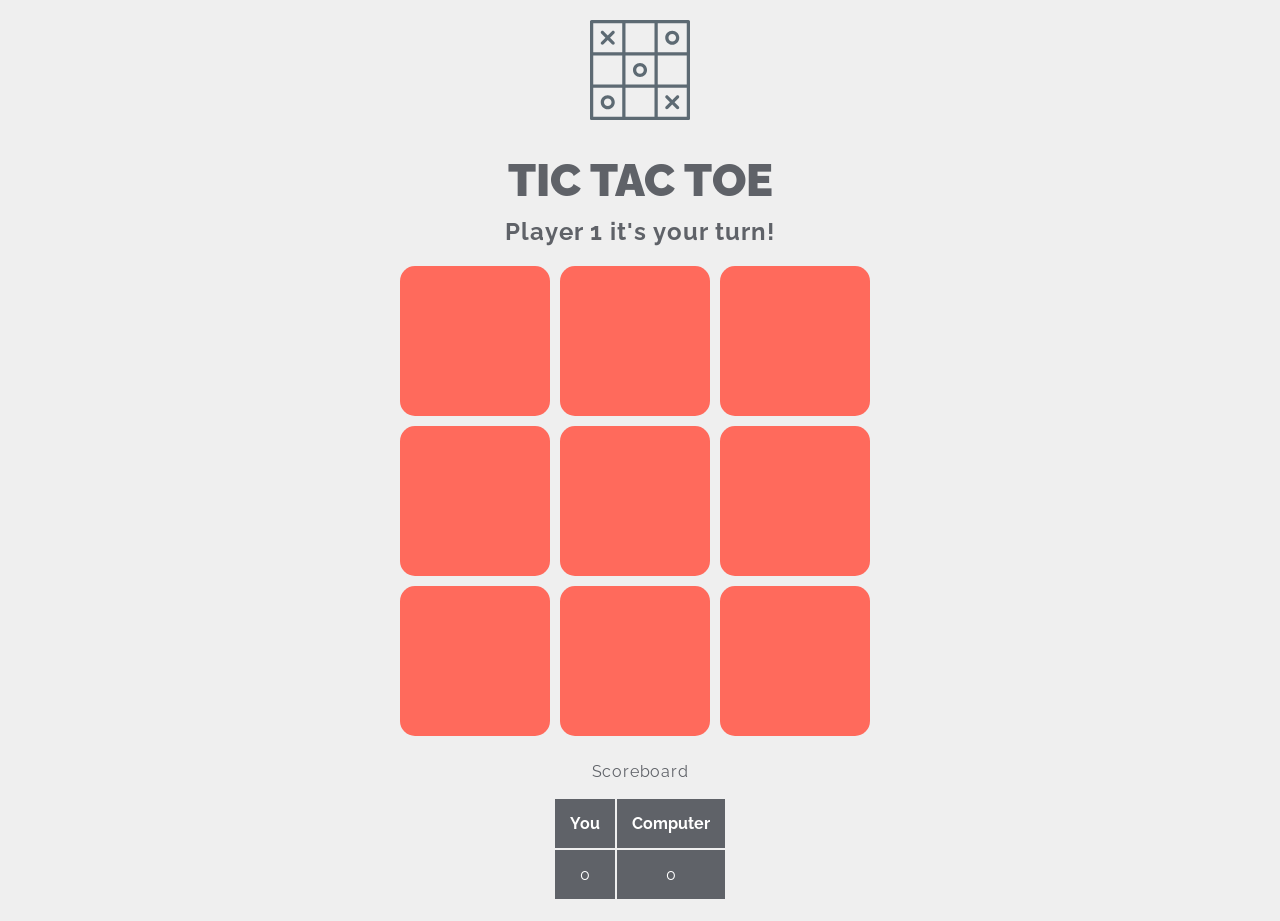
==== index2.html @ 25164823 "Play against computer" ====
<!DOCTYPE html>
<html>
<head>
    <meta charset="utf-8">
    <title>Tic Tac Toe</title>
    <meta name = "viewport" content= "width=device-width, initial-scale=1.0, maximum-scale=2.0, user-scalable=yes"/>
    <link rel="stylesheet" href="style.css">
    <link rel="icon" href="tic-tac-toe.png">
    <script src="http://code.jquery.com/jquery-1.11.0.min.js"></script>
    <link href="https://fonts.googleapis.com/css?family=Raleway" rel="stylesheet">
    <script src="app3.js"></script>
</head>


<body>

    <!-- Header -->
    <div id="header">
        <img id="icon" src="icon.svg">
        <h1>TIC TAC TOE</h1>
    </div>

    <!-- Player tracker -->
    <h2>Player <span id="playerText"> 1 </span>it's your turn!</h2>

    <!-- Game Board -->
    <div class="game-board">
        <div class="column">
            <div class="square square-0"></div>
            <div class="square square-1"></div>
            <div class="square square-2"></div>
        </div>
        <div class="column">
            <div class="square square-3"></div>
            <div class="square square-4"></div>
            <div class="square square-5"></div>
        </div>
        <div class="column">
            <div class="square square-6"></div>
            <div class="square square-7"></div>
            <div class="square square-8"></div>
        </div>
        <div class="clearfix"></div>

        <div class="scoreboard">
            <p>Scoreboard</p>
            <table>
                <tr>
                    <th>You</th>
                    <th>Computer</th>
                </tr>
                <tr>
                    <td><span id="player1Wins">0</span></td>
                    <td><span id="player2Wins">0</span></td>
                </tr>
            </table>
        </div>

    </div> <!-- End game board -->

</body>
</html>
---- style.css ----
/*icon color: 5D6A73*/

body {
	margin: 0;
	font-family: 'Raleway', sans-serif;
	text-align: center;
	background: #EFEFEF; /*light gray*/
	color: #5f6268; /*dark gray */
}

h1 {
	font-size: 45px;
	font-weight: 900;
}

h2 {
	margin-top: -20px;
	letter-spacing: 1px;
}

p {
	letter-spacing: 0.8px;
}

#icon {
	margin-top: 20px;
	height: 100px;
}

.column {
	float: left;
}
.clearfix {
	clear: left;
}
.game-board {
	width: 480px;
    margin: auto;
}
.square {
	height: 150px;
	width: 150px;
	color: #FF6A5C; /*orange*/
	background: #FF6A5C; /*orange*/
	border-radius: 10%;
	margin-bottom: 10px;
	margin-right: 10px;
	color: none;
	cursor: auto;
}

.purple {
	color: #6B7A8F; /*purple*/
	background-color: #6B7A8F; /*purple*/
	background-image: url('x.svg');
	background-size: 70%;
	background-position: center;
	background-repeat: no-repeat;
	cursor: pointer;
}
.green {
	color: #4ABDAC; /*green*/
	background-color: #4ABDAC; /*green*/
	background-image: url('o.svg');
	background-size: 70%;
	background-position: center;
	background-repeat: no-repeat;
	cursor: pointer;
}
.scoreboard {
	width: 300px;
	margin: 0px auto 20px;
}
table {
	margin: auto;
}
th, td {
	background-color: #5f6268;
	color: white;
	margin: 0;
	padding: 15px;
}

button {
	color: #EFEFEF; /*light gray */
	border: 1px solid #FF6A5C; /*orange*/
	background: #FF6A5C; /*orange*/
	width: 190px;
	height: 45px;
	font-size: 14px;
	letter-spacing: 2.5px;
	text-transform: uppercase;
	margin: 25px;
}

button:hover {
	cursor: pointer;
	color: #EFEFEF; /*light gray*/
	text-transform: uppercase;
}

/* Grow transition from hover.css */
.hvr-grow {
  display: inline-block;
  vertical-align: middle;
  -webkit-transform: perspective(1px) translateZ(0);
  transform: perspective(1px) translateZ(0);
  box-shadow: 0 0 1px transparent;
  -webkit-transition-duration: 0.5s;
  transition-duration: 0.5s;
  -webkit-transition-property: transform;
  transition-property: transform;
}
.hvr-grow:hover, .hvr-grow:focus, .hvr-grow:active {
  -webkit-transform: scale(1.1);
  transform: scale(1.1);
}


/* Media queries */

@media (max-width:510px) {
	.square {
		height: 125px;
		width: 125px;
	}
}

@media (max-width:430px) {
	.square {
		height: 100px;
		width: 100px;
	}
	.square img {
		padding-top: 12px;
	}

	h1 {
		margin-top: 15px;
		margin-bottom: 15px;
	}
}
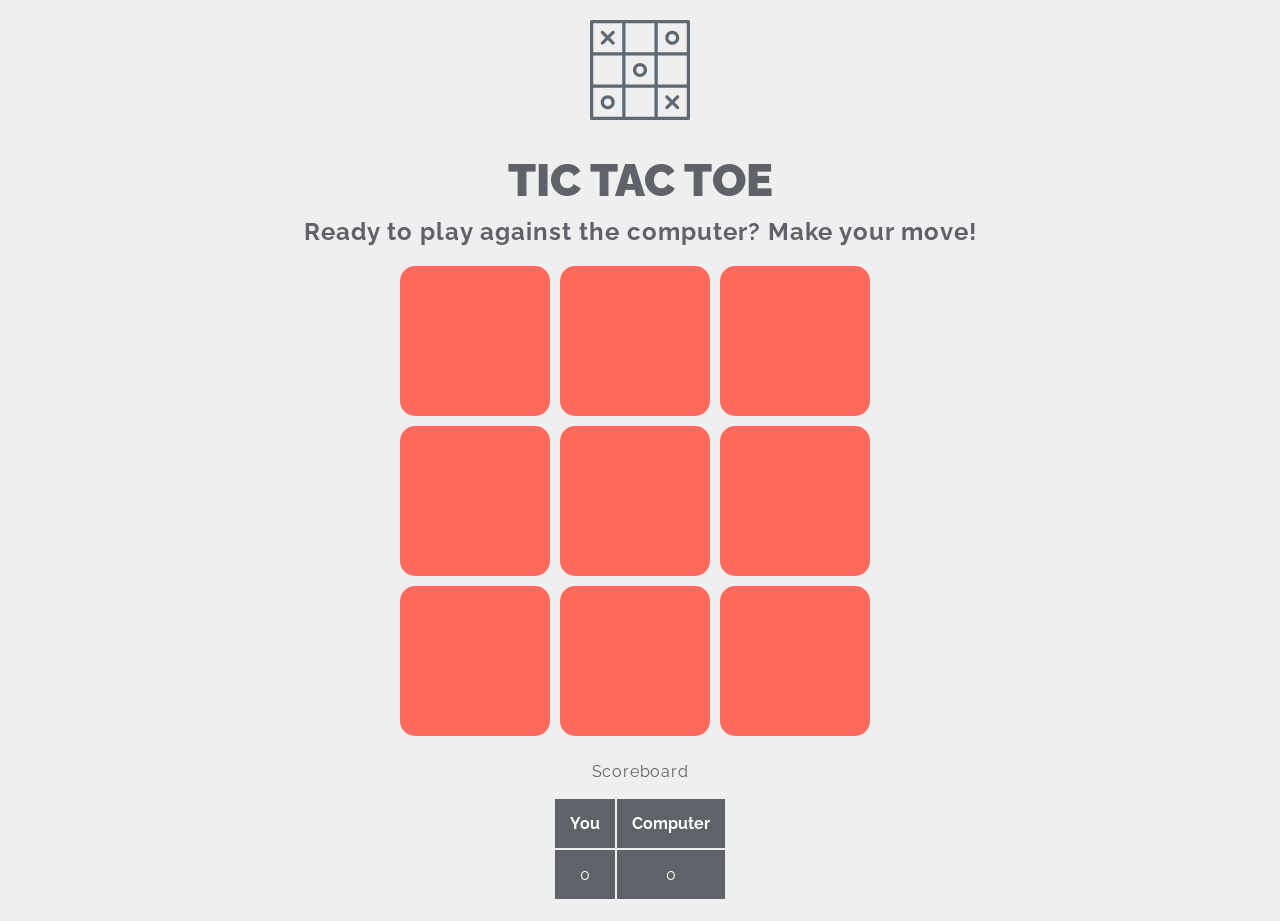
==== commit 9a56cd9e: "Play against predictible computer working" ====
--- a/index2.html
+++ b/index2.html
@@ -21,7 +21,7 @@
     </div>
 
     <!-- Player tracker -->
-    <h2>Player <span id="playerText"> 1 </span>it's your turn!</h2>
+    <h2>Ready to play against the computer? Make your move!</h2>
 
     <!-- Game Board -->
     <div class="game-board">
@@ -42,21 +42,21 @@
         </div>
         <div class="clearfix"></div>
 
-        <div class="scoreboard">
-            <p>Scoreboard</p>
-            <table>
-                <tr>
-                    <th>You</th>
-                    <th>Computer</th>
-                </tr>
-                <tr>
-                    <td><span id="player1Wins">0</span></td>
-                    <td><span id="player2Wins">0</span></td>
-                </tr>
-            </table>
-        </div>
+    </div> <!-- End game board -->
 
-    </div> <!-- End game board -->
+    <div class="scoreboard">
+        <p>Scoreboard</p>
+        <table>
+            <tr>
+                <th>You</th>
+                <th>Computer</th>
+            </tr>
+            <tr>
+                <td><span id="player1Wins">0</span></td>
+                <td><span id="player2Wins">0</span></td>
+            </tr>
+        </table>
+    </div>
 
 </body>
 </html>
--- a/style.css
+++ b/style.css
@@ -35,7 +35,7 @@
 }
 .game-board {
 	width: 480px;
-    margin: auto;
+    margin: 0 auto;
 }
 .square {
 	height: 150px;
@@ -119,14 +119,25 @@
 
 /* Media queries */
 
-@media (max-width:510px) {
+@media (max-width:512px) {
+	.game-board {
+		width: 330px;
+	}
 	.square {
 		height: 125px;
 		width: 125px;
+		margin-bottom: 5px;
+		margin-right: 5px;
 	}
 }
 
 @media (max-width:430px) {
+	.icon {
+		height: 75px;
+	}
+	.game-board {
+		width: 330px;
+	}
 	.square {
 		height: 100px;
 		width: 100px;
@@ -136,7 +147,17 @@
 	}
 
 	h1 {
+		font-size: 30px;
 		margin-top: 15px;
 		margin-bottom: 15px;
 	}
+	h2 {
+		margin-top: 5px;
+		font-size: 18px;
+	}
+@media (max-width:320px) {
+	.game-board {
+		margin-left: 5px;
+	}
 }
+}
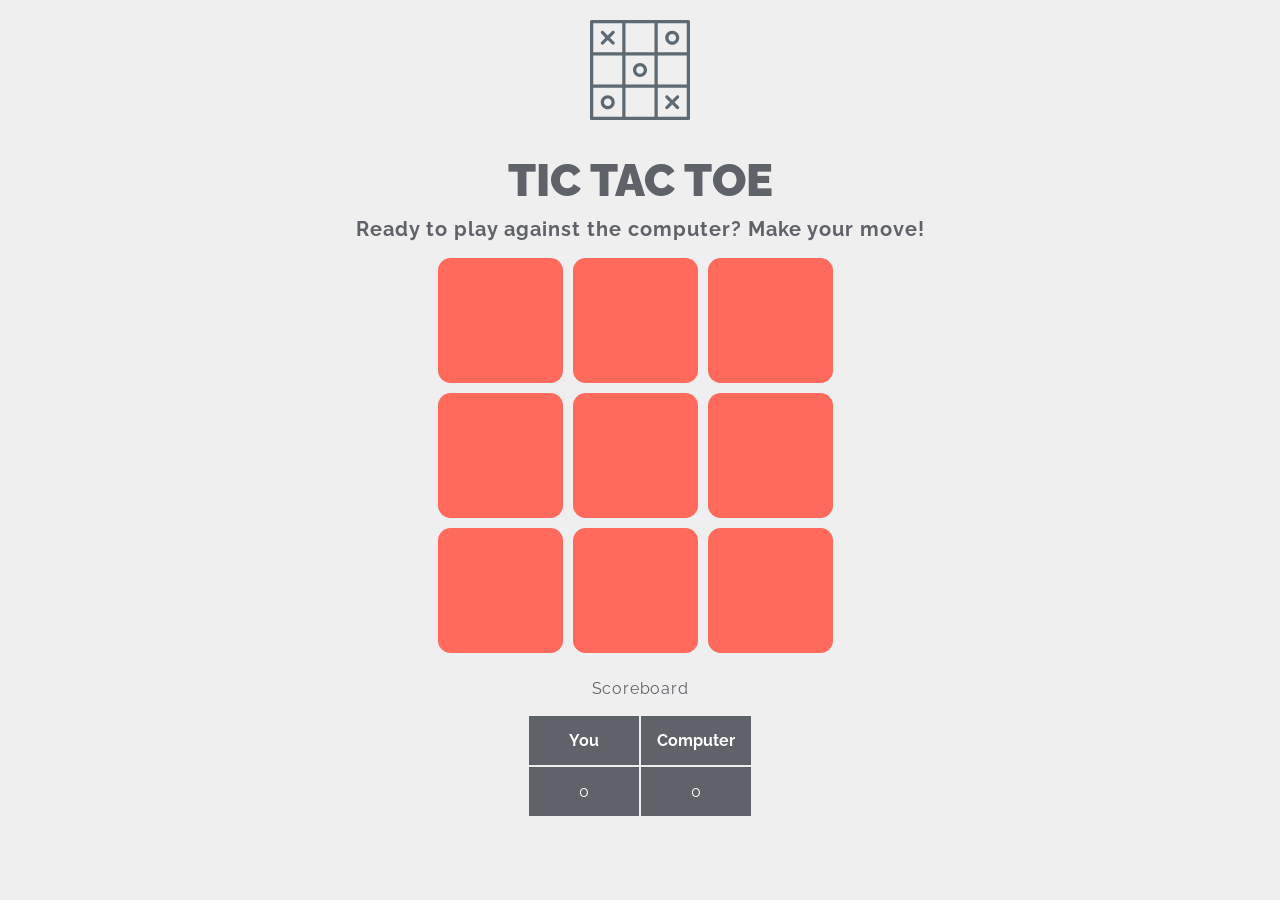
==== commit 827974a0: "Added mobile responsiveness" ====
--- a/index2.html
+++ b/index2.html
@@ -8,7 +8,7 @@
     <link rel="icon" href="tic-tac-toe.png">
     <script src="http://code.jquery.com/jquery-1.11.0.min.js"></script>
     <link href="https://fonts.googleapis.com/css?family=Raleway" rel="stylesheet">
-    <script src="app3.js"></script>
+    <script src="app4.js"></script>
 </head>
 
 
--- a/style.css
+++ b/style.css
@@ -1,5 +1,3 @@
-/*icon color: 5D6A73*/
-
 body {
 	margin: 0;
 	font-family: 'Raleway', sans-serif;
@@ -14,6 +12,7 @@
 }
 
 h2 {
+	font-size: 20px;
 	margin-top: -20px;
 	letter-spacing: 1px;
 }
@@ -34,12 +33,12 @@
 	clear: left;
 }
 .game-board {
-	width: 480px;
+	width: 405px;
     margin: 0 auto;
 }
 .square {
-	height: 150px;
-	width: 150px;
+	height: 125px;
+	width: 125px;
 	color: #FF6A5C; /*orange*/
 	background: #FF6A5C; /*orange*/
 	border-radius: 10%;
@@ -67,6 +66,9 @@
 	background-repeat: no-repeat;
 	cursor: pointer;
 }
+.clicked {
+	pointer-events: none;
+}
 .scoreboard {
 	width: 300px;
 	margin: 0px auto 20px;
@@ -79,6 +81,7 @@
 	color: white;
 	margin: 0;
 	padding: 15px;
+	width: 80px;
 }
 
 button {
@@ -119,9 +122,10 @@
 
 /* Media queries */
 
-@media (max-width:512px) {
+@media (max-width:525px) {
 	.game-board {
 		width: 330px;
+		margin-right: 15px;
 	}
 	.square {
 		height: 125px;
@@ -155,9 +159,10 @@
 		margin-top: 5px;
 		font-size: 18px;
 	}
+}
+
 @media (max-width:320px) {
 	.game-board {
-		margin-left: 5px;
+		margin-left: 15px;
 	}
 }
-}
